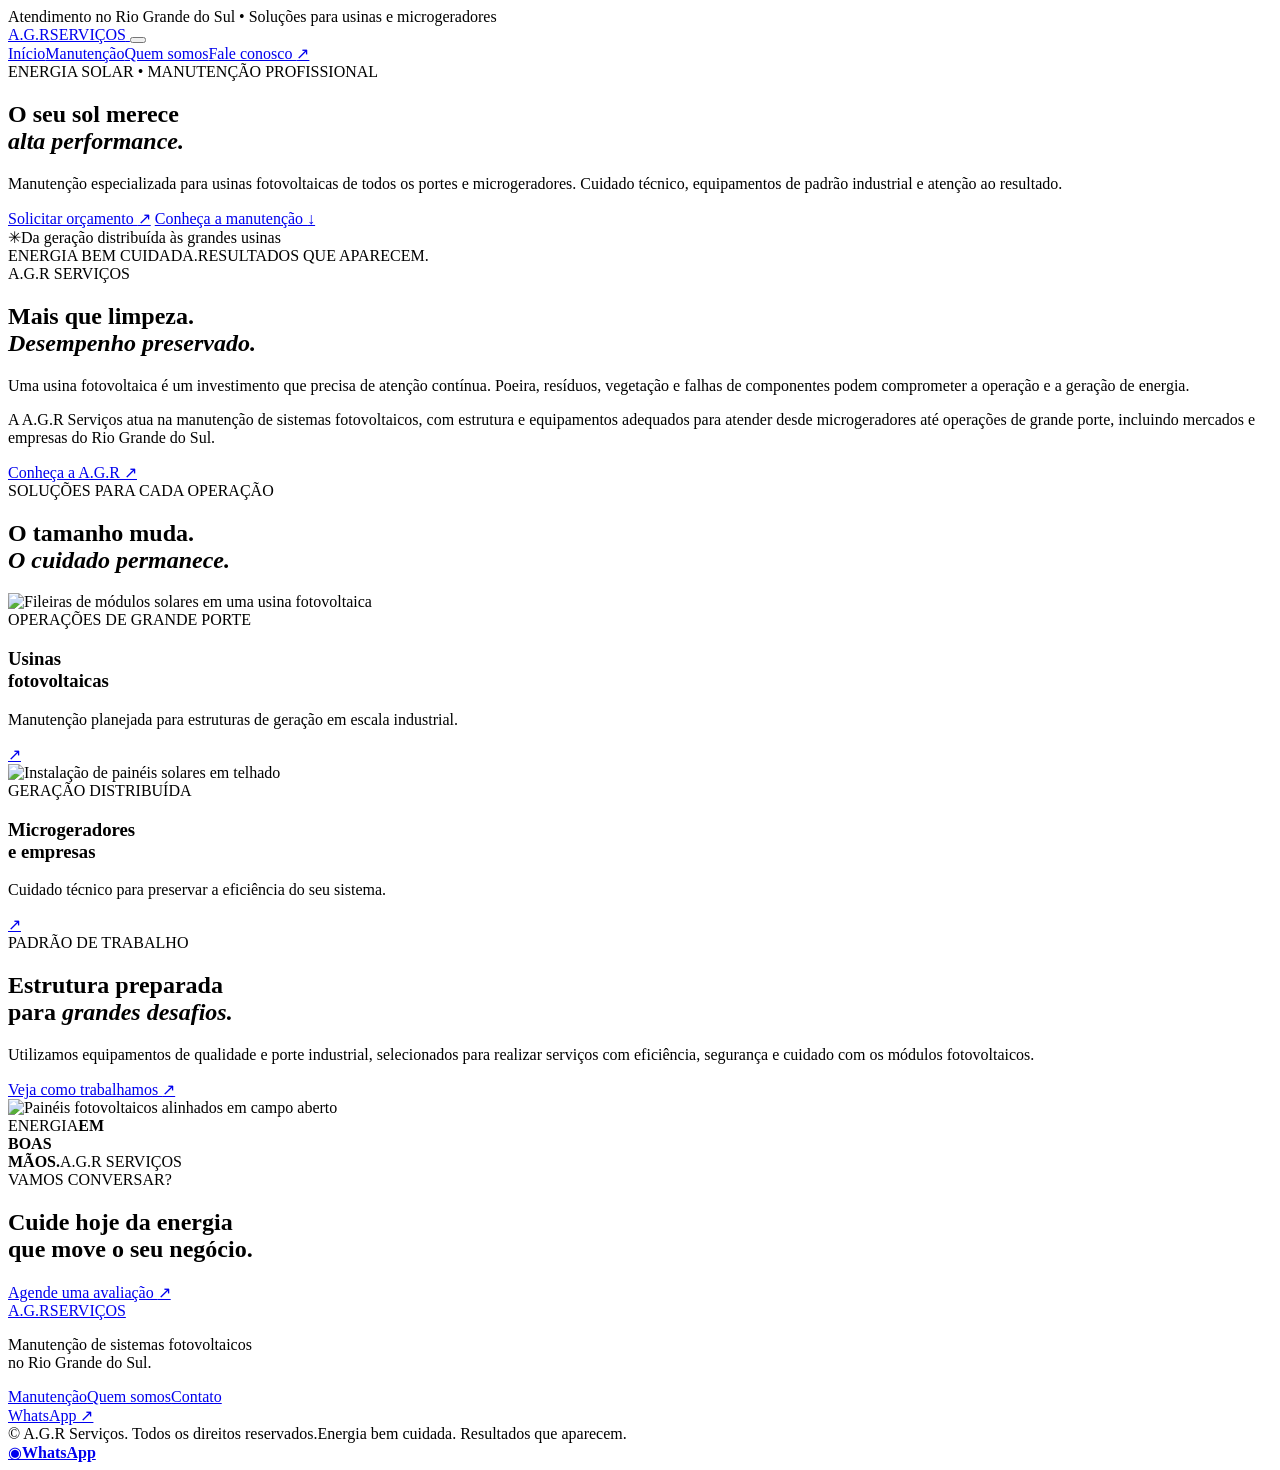
==== index.html @ d4bb3428 "Add files via upload" ====
<!doctype html>
<html lang="pt-BR">
<head>
  <meta charset="utf-8">
  <meta name="viewport" content="width=device-width, initial-scale=1">
  <meta name="theme-color" content="#f7b733">
  <meta name="description" content="A.G.R Serviços: manutenção profissional de usinas fotovoltaicas de grande porte e microgeradores no Rio Grande do Sul.">
  <title>A.G.R Serviços | Manutenção de Usinas Fotovoltaicas</title>
  <link rel="preconnect" href="https://fonts.googleapis.com">
  <link rel="preconnect" href="https://fonts.gstatic.com" crossorigin>
  <link href="https://fonts.googleapis.com/css2?family=DM+Sans:wght@400;500;600;700&family=Manrope:wght@400;500;600;700;800&display=swap" rel="stylesheet">
  <link rel="stylesheet" href="assets/css/style.css">
  <script defer src="assets/js/main.js"></script>
</head>
<body>
  <div class="announcement"><span class="pulse"></span> Atendimento no Rio Grande do Sul <span class="announcement-sep">•</span> Soluções para usinas e microgeradores</div>
  <header class="site-header">
    <a class="brand" href="index.html" aria-label="A.G.R Serviços - início">
      <span class="brand-mark">A.G.R</span><span class="brand-sub">SERVIÇOS</span>
    </a>
    <button class="menu-toggle" aria-label="Abrir menu" aria-expanded="false"><span></span><span></span><span></span></button>
    <nav class="main-nav" aria-label="Navegação principal">
      <a class="active" href="index.html">Início</a><a href="manutencao.html">Manutenção</a><a href="sobre.html">Quem somos</a><a href="contato.html" class="nav-cta">Fale conosco <span>↗</span></a>
    </nav>
  </header>

  <main>
    <section class="hero">
      <div class="hero-image" role="img" aria-label="Usina fotovoltaica de grande porte sob a luz do sol"></div>
      <div class="hero-shade"></div>
      <div class="hero-content container">
        <div class="eyebrow light"><span class="eyebrow-line"></span> ENERGIA SOLAR • MANUTENÇÃO PROFISSIONAL</div>
        <h1>O seu sol merece<br><em>alta performance.</em></h1>
        <p>Manutenção especializada para usinas fotovoltaicas de todos os portes e microgeradores. Cuidado técnico, equipamentos de padrão industrial e atenção ao resultado.</p>
        <div class="hero-actions">
          <a class="button button-primary" href="https://wa.me/5555984255172?text=Ol%C3%A1!%20Quero%20solicitar%20um%20or%C3%A7amento%20para%20manuten%C3%A7%C3%A3o%20fotovoltaica." target="_blank" rel="noopener">Solicitar orçamento <span>↗</span></a>
          <a class="button button-glass" href="manutencao.html">Conheça a manutenção <span>↓</span></a>
        </div>
        <div class="hero-proof"><span class="proof-icon">✳</span><span>Da geração distribuída às grandes usinas</span></div>
      </div>
      <div class="hero-caption"><span>ENERGIA BEM CUIDADA.</span><span>RESULTADOS QUE APARECEM.</span></div>
    </section>

    <section class="intro-section section-space">
      <div class="container intro-grid">
        <div>
          <div class="eyebrow"><span class="eyebrow-line"></span> A.G.R SERVIÇOS</div>
          <h2>Mais que limpeza.<br><em>Desempenho preservado.</em></h2>
        </div>
        <div class="intro-copy">
          <p>Uma usina fotovoltaica é um investimento que precisa de atenção contínua. Poeira, resíduos, vegetação e falhas de componentes podem comprometer a operação e a geração de energia.</p>
          <p>A A.G.R Serviços atua na manutenção de sistemas fotovoltaicos, com estrutura e equipamentos adequados para atender desde microgeradores até operações de grande porte, incluindo mercados e empresas do Rio Grande do Sul.</p>
          <a class="text-link" href="sobre.html">Conheça a A.G.R <span>↗</span></a>
        </div>
      </div>
    </section>

    <section class="audience-section">
      <div class="container">
        <div class="section-heading centered">
          <div class="eyebrow"><span class="eyebrow-line"></span> SOLUÇÕES PARA CADA OPERAÇÃO <span class="eyebrow-line"></span></div>
          <h2>O tamanho muda.<br><em>O cuidado permanece.</em></h2>
        </div>
        <div class="audience-grid">
          <article class="audience-card large-card">
            <img src="https://images.unsplash.com/photo-1509391366360-2e959784a276?auto=format&fit=crop&w=1200&q=85" alt="Fileiras de módulos solares em uma usina fotovoltaica" loading="lazy">
            <div class="card-overlay"></div><div class="audience-card-content"><span class="card-kicker">OPERAÇÕES DE GRANDE PORTE</span><h3>Usinas<br>fotovoltaicas</h3><p>Manutenção planejada para estruturas de geração em escala industrial.</p><a href="contato.html" class="round-arrow" aria-label="Solicitar orçamento para usina">↗</a></div>
          </article>
          <article class="audience-card micro-card">
            <img src="https://images.unsplash.com/photo-1497440001374-f26997328c1b?auto=format&fit=crop&w=1000&q=85" alt="Instalação de painéis solares em telhado" loading="lazy">
            <div class="card-overlay"></div><div class="audience-card-content"><span class="card-kicker">GERAÇÃO DISTRIBUÍDA</span><h3>Microgeradores<br>e empresas</h3><p>Cuidado técnico para preservar a eficiência do seu sistema.</p><a href="contato.html" class="round-arrow" aria-label="Solicitar orçamento para microgerador">↗</a></div>
          </article>
        </div>
      </div>
    </section>

    <section class="feature-band">
      <div class="container feature-grid">
        <div class="feature-copy"><div class="eyebrow light"><span class="eyebrow-line"></span> PADRÃO DE TRABALHO</div><h2>Estrutura preparada<br>para <em>grandes desafios.</em></h2><p>Utilizamos equipamentos de qualidade e porte industrial, selecionados para realizar serviços com eficiência, segurança e cuidado com os módulos fotovoltaicos.</p><a href="manutencao.html" class="button button-light">Veja como trabalhamos <span>↗</span></a></div>
        <div class="feature-image"><img src="https://images.unsplash.com/photo-1508514177221-188b1cf16e9d?auto=format&fit=crop&w=1200&q=85" alt="Painéis fotovoltaicos alinhados em campo aberto" loading="lazy"><div class="image-stamp"><span>ENERGIA</span><strong>EM<br>BOAS<br>MÃOS.</strong><span>A.G.R SERVIÇOS</span></div></div>
      </div>
    </section>

    <section class="closing-cta section-space">
      <div class="container closing-inner"><div><div class="eyebrow"><span class="eyebrow-line"></span> VAMOS CONVERSAR?</div><h2>Cuide hoje da energia<br>que move o seu negócio.</h2></div><a class="button button-dark" href="contato.html">Agende uma avaliação <span>↗</span></a></div>
    </section>
  </main>
  <footer class="site-footer"><div class="container footer-main"><a class="brand brand-footer" href="index.html"><span class="brand-mark">A.G.R</span><span class="brand-sub">SERVIÇOS</span></a><p>Manutenção de sistemas fotovoltaicos<br>no Rio Grande do Sul.</p><div class="footer-links"><a href="manutencao.html">Manutenção</a><a href="sobre.html">Quem somos</a><a href="contato.html">Contato</a></div><a class="footer-whatsapp" href="https://wa.me/5555984255172" target="_blank" rel="noopener">WhatsApp ↗</a></div><div class="container footer-bottom"><span>© <span data-year></span> A.G.R Serviços. Todos os direitos reservados.</span><span>Energia bem cuidada. Resultados que aparecem.</span></div></footer>
  <a class="floating-whatsapp" href="https://wa.me/5555984255172?text=Ol%C3%A1!%20Vim%20pelo%20site%20da%20A.G.R." target="_blank" rel="noopener" aria-label="Conversar com a A.G.R pelo WhatsApp"><span>◉</span><b>WhatsApp</b></a>
</body>
</html>
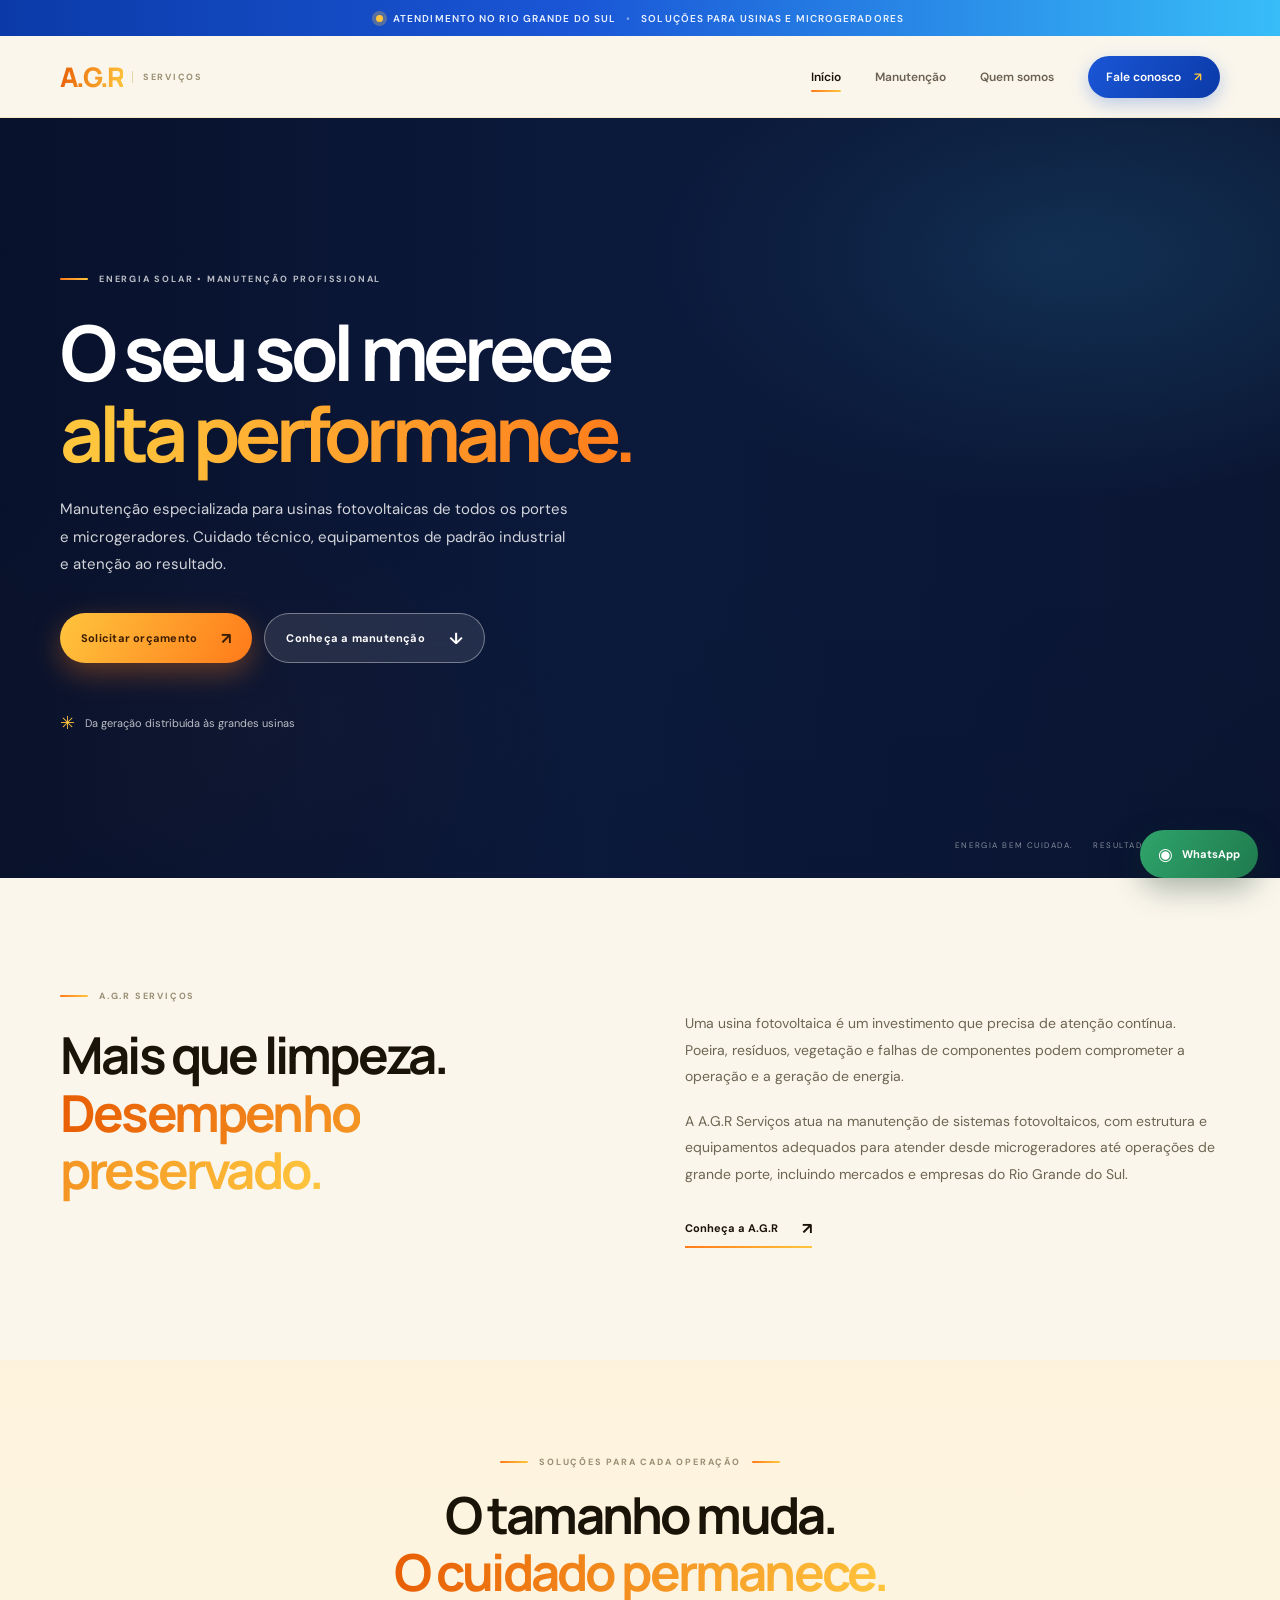
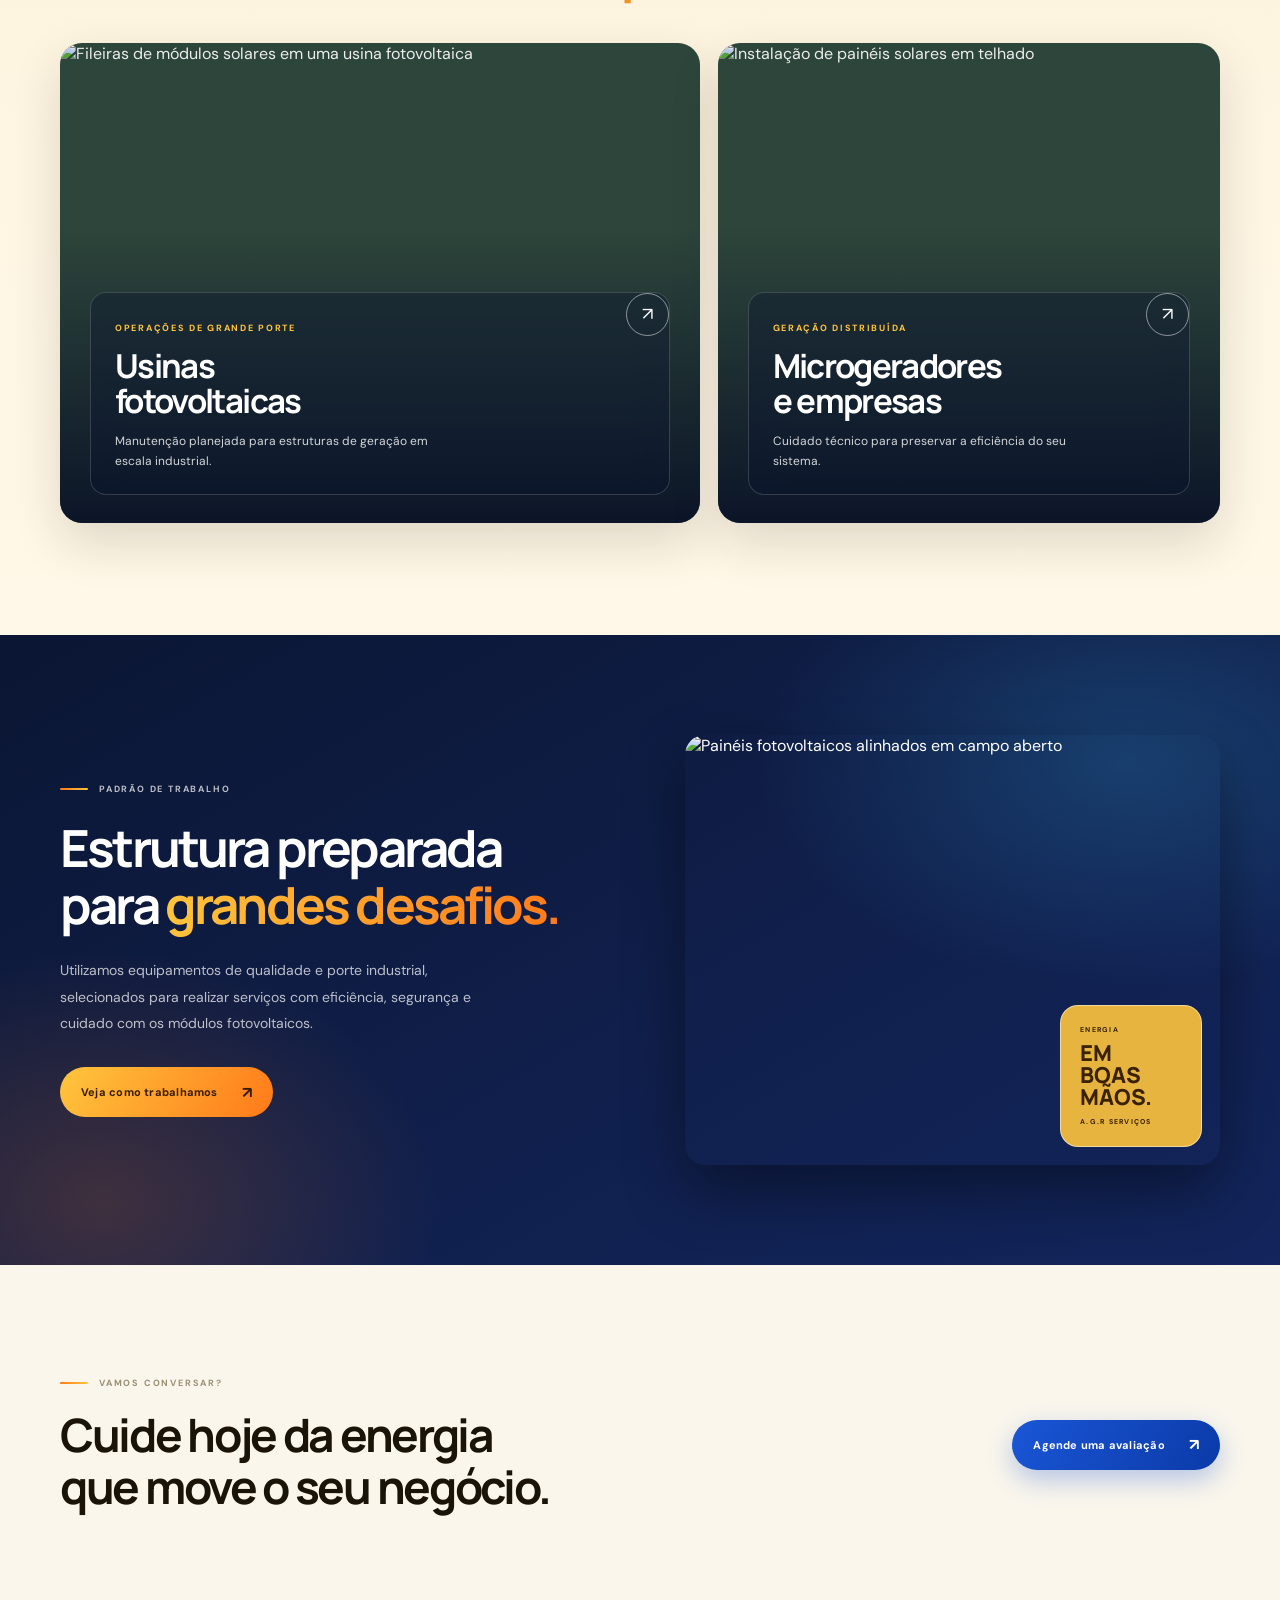
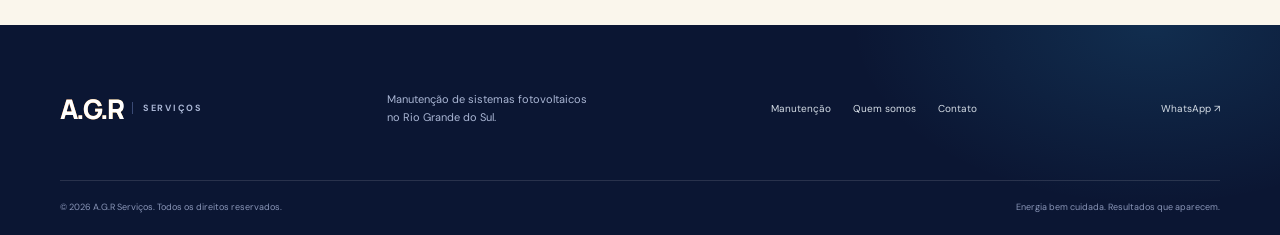
==== commit ff648380: "Add files via upload" ====
--- a/index.html
+++ b/index.html
@@ -1,26 +1,58 @@
 <!doctype html>
 <html lang="pt-BR">
 <head>
-  <meta charset="utf-8">
-  <meta name="viewport" content="width=device-width, initial-scale=1">
-  <meta name="theme-color" content="#f7b733">
-  <meta name="description" content="A.G.R Serviços: manutenção profissional de usinas fotovoltaicas de grande porte e microgeradores no Rio Grande do Sul.">
-  <title>A.G.R Serviços | Manutenção de Usinas Fotovoltaicas</title>
-  <link rel="preconnect" href="https://fonts.googleapis.com">
-  <link rel="preconnect" href="https://fonts.gstatic.com" crossorigin>
-  <link href="https://fonts.googleapis.com/css2?family=DM+Sans:wght@400;500;600;700&family=Manrope:wght@400;500;600;700;800&display=swap" rel="stylesheet">
-  <link rel="stylesheet" href="assets/css/style.css">
-  <script defer src="assets/js/main.js"></script>
+<meta charset="utf-8">
+<meta name="viewport" content="width=device-width, initial-scale=1">
+<meta name="theme-color" content="#f79b1f">
+<meta name="description" content="A.G.R Serviços — manutenção de usinas fotovoltaicas e microgeradores no Rio Grande do Sul.">
+<title>A.G.R Serviços | Manutenção Fotovoltaica</title>
+<link rel="preconnect" href="https://fonts.googleapis.com">
+<link rel="preconnect" href="https://fonts.gstatic.com" crossorigin>
+<link href="https://fonts.googleapis.com/css2?family=DM+Sans:wght@400;500;600;700&family=Manrope:wght@400;500;600;700;800&display=swap" rel="stylesheet">
+<style>
+/* Arquivo único: as quatro páginas são alternadas sem carregar outros HTML. */
+.site-page { display: none; }
+.site-page.active { display: block; }
+
+ :root {
+  --ink:#1a1408; --muted:#6d6552; --muted-2:#8a8370;
+  --gold:#ffc53d; --gold-deep:#f0a41f; --orange:#ff7a1a; --orange-deep:#e85d04;
+  --blue:#1a56d6; --blue-deep:#0b3aa8; --cyan:#38bdf8;
+  --paper:#faf6ec; --cream:#fff8e8; --navy:#0b1633; --navy-2:#101f4b;
+  --line:rgba(26,20,8,.11); --glass:rgba(255,255,255,.62);
+  --glass-border:rgba(255,255,255,.7);
+  --display:"Manrope",sans-serif; --body:"DM Sans",sans-serif;
+}
+*{box-sizing:border-box}html{scroll-behavior:smooth}body{margin:0;color:var(--ink);font-family:var(--body);background:var(--paper);-webkit-font-smoothing:antialiased}a{color:inherit;text-decoration:none}img{display:block;max-width:100%}.container{width:min(1160px,calc(100% - 48px));margin-inline:auto}
+.announcement{height:36px;background:linear-gradient(90deg,var(--blue-deep),var(--blue) 45%,var(--cyan));color:#eaf2ff;display:flex;align-items:center;justify-content:center;gap:10px;font-size:10px;font-weight:600;letter-spacing:.11em;text-transform:uppercase}.pulse{width:7px;height:7px;border-radius:50%;background:var(--gold);box-shadow:0 0 0 4px rgba(255,197,61,.28);animation:pulse 2s infinite}@keyframes pulse{0%,100%{box-shadow:0 0 0 3px rgba(255,197,61,.3)}50%{box-shadow:0 0 0 7px rgba(255,197,61,.12)}}.announcement-sep{opacity:.5}
+.site-header{height:82px;padding:0 max(24px,calc((100vw - 1160px)/2));display:flex;align-items:center;justify-content:space-between;background:rgba(250,246,236,.78);backdrop-filter:blur(20px) saturate(1.3);-webkit-backdrop-filter:blur(20px) saturate(1.3);position:sticky;top:0;z-index:20;border-bottom:1px solid rgba(240,164,31,.18)}.brand{display:flex;align-items:center;gap:9px}.brand-mark{font:800 27px var(--display);letter-spacing:-2px;background:linear-gradient(100deg,var(--orange-deep),var(--gold));-webkit-background-clip:text;background-clip:text;color:transparent}.brand-sub{font:700 9px var(--body);letter-spacing:.19em;color:#9a8f74;border-left:1px solid #e4d5a8;padding-left:10px}.main-nav{display:flex;align-items:center;gap:34px}.main-nav>a{font-size:12px;font-weight:600;color:#6b6152;transition:.2s;position:relative}.main-nav>a:not(.nav-cta)::after{content:"";position:absolute;left:0;bottom:-7px;height:2px;width:0;border-radius:2px;background:linear-gradient(90deg,var(--orange),var(--gold));transition:width .25s}.main-nav>a:hover::after,.main-nav>a.active:not(.nav-cta)::after{width:100%}.main-nav>a:hover,.main-nav>a.active{color:var(--ink)}.main-nav .nav-cta{background:linear-gradient(120deg,var(--blue),var(--blue-deep));color:#fff;padding:13px 18px;border-radius:50px;box-shadow:0 6px 18px rgba(26,86,214,.28);transition:transform .2s,box-shadow .2s}.main-nav .nav-cta:hover{transform:translateY(-2px);box-shadow:0 10px 26px rgba(26,86,214,.38)}.main-nav .nav-cta::after{display:none}.nav-cta span{margin-left:10px;color:var(--gold)}.menu-toggle{display:none}
+.hero{min-height:650px;height:min(760px,calc(100vh - 118px));position:relative;display:flex;align-items:center;overflow:hidden;background:var(--navy)}.hero::before{content:"";position:absolute;inset:0;background:radial-gradient(700px 380px at 82% 18%,rgba(56,189,248,.22),transparent 65%),radial-gradient(640px 420px at 12% 85%,rgba(255,122,26,.24),transparent 65%)}.hero-image,.hero-shade,.page-hero-image,.page-hero-shade{position:absolute;inset:0}.hero-image{background:url("https://images.unsplash.com/photo-1466611653911-95081537e5b7?auto=format&fit=crop&w=2200&q=90") center 52%/cover no-repeat;transform:scale(1.02)}.hero-shade{background:linear-gradient(90deg,rgba(8,17,43,.92) 0%,rgba(11,26,62,.72) 46%,rgba(11,22,51,.15) 100%),linear-gradient(0deg,rgba(8,17,43,.5),transparent 40%)}.hero-content{position:relative;color:white;padding-top:12px}.eyebrow{display:flex;align-items:center;gap:11px;color:#9a8f74;font-size:9px;font-weight:700;letter-spacing:.2em}.eyebrow.light{color:rgba(255,255,255,.72)}.eyebrow-line{height:2px;width:28px;border-radius:2px;background:linear-gradient(90deg,var(--orange),var(--gold));display:inline-block}.hero h1,.page-hero h1,.contact-top h1{font:700 clamp(46px,6vw,78px)/1.06 var(--display);letter-spacing:-.065em;margin:26px 0 22px;color:#fff}.hero h1 em,.page-hero h1 em,.contact-top h1 em{font-style:normal;background:linear-gradient(100deg,var(--gold) 10%,var(--orange));-webkit-background-clip:text;background-clip:text;color:transparent}.hero-content>p,.page-hero-content>p{font-size:15px;line-height:1.85;color:rgba(255,255,255,.82);max-width:510px;margin:0}.hero-actions{display:flex;gap:12px;margin-top:34px;flex-wrap:wrap}.button{min-height:50px;display:inline-flex;align-items:center;justify-content:center;gap:24px;padding:0 21px;border-radius:50px;font:700 11px var(--body);letter-spacing:.02em;transition:transform .2s,box-shadow .2s,background .2s;cursor:pointer;border:0}.button:hover{transform:translateY(-2px)}.button span{font-size:16px}.button-primary{background:linear-gradient(120deg,var(--gold),var(--orange));color:#3a1c00;box-shadow:0 10px 28px rgba(255,122,26,.35)}.button-primary:hover{box-shadow:0 14px 34px rgba(255,122,26,.48)}.button-glass{color:#fff;border:1px solid rgba(255,255,255,.38);background:rgba(255,255,255,.1);backdrop-filter:blur(12px)}.button-glass:hover{background:rgba(255,255,255,.18)}.hero-proof{display:flex;align-items:center;gap:10px;margin-top:48px;color:rgba(255,255,255,.72);font-size:11px}.proof-icon{color:var(--gold);font-size:18px}.hero-caption{position:absolute;right:40px;bottom:28px;display:flex;gap:20px;color:rgba(255,255,255,.5);font-size:8px;letter-spacing:.18em}
+.section-space{padding:112px 0}.intro-grid,.maintenance-intro,.about-grid{display:grid;grid-template-columns:1fr 1fr;gap:90px;align-items:start}.intro-section h2,.section-heading h2,.maintenance-intro h2,.about-grid h2{font:700 clamp(34px,4vw,51px)/1.13 var(--display);letter-spacing:-.055em;margin:24px 0 0}.intro-section h2 em,.section-heading h2 em,.maintenance-intro h2 em,.about-grid h2 em{font-style:normal;background:linear-gradient(100deg,var(--orange-deep),var(--gold));-webkit-background-clip:text;background-clip:text;color:transparent}.intro-copy{padding-top:20px}.intro-copy p,.maintenance-intro p,.about-copy p{font-size:14px;line-height:1.9;color:#6d6552;margin:0 0 18px}.text-link{display:inline-flex;gap:24px;align-items:center;font-size:11px;font-weight:700;margin-top:12px;background:linear-gradient(90deg,var(--orange),var(--gold)) bottom/100% 2px no-repeat;padding-bottom:9px;transition:.2s}.text-link:hover{color:var(--orange-deep)}.text-link span{font-size:16px}
+.audience-section{padding:96px 0 112px;background:linear-gradient(180deg,#fdf3dd,var(--cream))}.section-heading{margin-bottom:42px}.section-heading.centered{text-align:center}.section-heading.centered .eyebrow{justify-content:center}.section-heading h2{margin-top:18px}.audience-grid{display:grid;grid-template-columns:1.12fr .88fr;gap:18px}.audience-card{height:480px;position:relative;overflow:hidden;color:#fff;border-radius:22px;background:#304a3c;box-shadow:0 20px 50px rgba(30,22,5,.14)}.audience-card img{width:100%;height:100%;object-fit:cover;transition:transform .7s}.audience-card:hover img{transform:scale(1.045)}.card-overlay{position:absolute;inset:0;background:linear-gradient(0deg,rgba(8,15,38,.9),rgba(8,15,38,.08) 62%)}.audience-card-content{position:absolute;left:30px;right:30px;bottom:28px;padding:22px 24px;border-radius:16px;background:rgba(10,20,48,.34);border:1px solid rgba(255,255,255,.16);backdrop-filter:blur(14px);-webkit-backdrop-filter:blur(14px)}.card-kicker{font-size:9px;letter-spacing:.19em;color:var(--gold);font-weight:700}.audience-card h3{font:700 33px/1.08 var(--display);letter-spacing:-.05em;margin:12px 0}.audience-card p{font-size:12px;line-height:1.7;color:rgba(255,255,255,.82);max-width:330px;margin:0}.round-arrow{position:absolute;right:0;top:0;width:43px;height:43px;border-radius:50%;border:1px solid rgba(255,255,255,.5);display:grid;place-items:center;font-size:18px;transition:.2s}.round-arrow:hover{background:linear-gradient(120deg,var(--gold),var(--orange));color:var(--ink);border-color:transparent}
+.feature-band{background:linear-gradient(150deg,var(--navy) 0%,var(--navy-2) 55%,#12255c 100%);color:white;padding:100px 0;position:relative;overflow:hidden}.feature-band::before{content:"";position:absolute;inset:0;background:radial-gradient(620px 380px at 88% 20%,rgba(56,189,248,.2),transparent 60%),radial-gradient(560px 420px at 8% 90%,rgba(255,122,26,.2),transparent 60%)}.feature-grid{display:grid;grid-template-columns:1fr 1fr;gap:90px;align-items:center;position:relative}.feature-copy h2{font:700 clamp(36px,4vw,52px)/1.12 var(--display);letter-spacing:-.055em;margin:24px 0}.feature-copy h2 em{font-style:normal;background:linear-gradient(100deg,var(--gold),var(--orange));-webkit-background-clip:text;background-clip:text;color:transparent}.feature-copy p{font-size:14px;line-height:1.9;color:rgba(255,255,255,.72);max-width:430px;margin:0 0 30px}.button-light{background:linear-gradient(120deg,var(--gold),var(--orange));color:#3a1c00}.feature-image{height:430px;position:relative;border-radius:20px;overflow:hidden;box-shadow:0 26px 60px rgba(0,0,0,.4)}.feature-image>img{width:100%;height:100%;object-fit:cover}.image-stamp{position:absolute;right:18px;bottom:18px;width:142px;height:142px;border-radius:18px;background:rgba(255,197,61,.9);backdrop-filter:blur(14px);display:flex;flex-direction:column;justify-content:center;padding:19px;color:#3a2200;border:1px solid rgba(255,255,255,.5)}.image-stamp span{font-size:7px;letter-spacing:.18em;font-weight:700}.image-stamp strong{font:800 22px/.98 var(--display);margin:9px 0}
+.closing-cta{background:var(--paper)}.closing-inner{display:flex;justify-content:space-between;align-items:center;gap:30px}.closing-inner h2{font:700 clamp(31px,4vw,46px)/1.13 var(--display);letter-spacing:-.05em;margin:20px 0 0}.button-dark{background:linear-gradient(120deg,var(--blue),var(--blue-deep));color:#fff;box-shadow:0 10px 26px rgba(26,86,214,.3)}.button-dark:hover{box-shadow:0 14px 34px rgba(26,86,214,.42)}
+.site-footer{background:var(--navy);color:#fff;padding:54px 0 22px;position:relative;overflow:hidden}.site-footer::before{content:"";position:absolute;inset:0;background:radial-gradient(500px 300px at 90% 0%,rgba(56,189,248,.14),transparent 60%)}.footer-main{display:flex;align-items:center;justify-content:space-between;gap:24px;padding-bottom:42px;position:relative}.brand-footer .brand-mark{color:#fff;-webkit-text-fill-color:#fff}.brand-footer .brand-sub{color:#aab6d4;border-color:#3a4a75}.footer-main>p{font-size:11px;line-height:1.7;color:#aab6d4}.footer-links{display:flex;gap:22px}.footer-links a,.footer-whatsapp{font-size:10px;color:#d5dde6;transition:.2s}.footer-links a:hover,.footer-whatsapp:hover{color:var(--gold)}.footer-bottom{border-top:1px solid rgba(255,255,255,.12);padding-top:20px;display:flex;justify-content:space-between;color:#8a96b8;font-size:9px;position:relative}.floating-whatsapp{position:fixed;z-index:30;right:22px;bottom:22px;background:linear-gradient(120deg,#2fa46b,#1f7a4d);color:white;border-radius:50px;padding:13px 18px;display:flex;align-items:center;gap:9px;box-shadow:0 10px 30px rgba(15,49,32,.35);font-size:11px;transition:transform .2s}.floating-whatsapp:hover{transform:translateY(-3px)}.floating-whatsapp span{font-size:17px}
+.page-hero{height:480px;position:relative;display:flex;align-items:center;background:var(--navy);overflow:hidden}.page-hero::before{content:"";position:absolute;inset:0;background:radial-gradient(620px 360px at 80% 20%,rgba(56,189,248,.2),transparent 60%)}.page-hero-image{background-position:center;background-size:cover}.maintenance-hero .page-hero-image{background-image:url("https://images.unsplash.com/photo-1509391366360-2e959784a276?auto=format&fit=crop&w=2000&q=88")}.about-hero .page-hero-image{background-image:url("https://images.unsplash.com/photo-1497440001374-f26997328c1b?auto=format&fit=crop&w=2000&q=88")}.page-hero-shade{background:linear-gradient(90deg,rgba(8,17,43,.9),rgba(11,26,62,.55) 60%,rgba(11,22,51,.15))}.page-hero-content{position:relative;color:white}.page-hero h1{font-size:clamp(43px,5.5vw,68px);margin:22px 0 18px}.page-hero-content>p{max-width:560px}
+.care-section{background:#fdf3dd;padding:96px 0}.care-section .section-heading{margin-bottom:34px}.care-list{border-top:1px solid var(--line)}.care-item{display:grid;grid-template-columns:70px 1fr 50px;gap:22px;padding:30px 0;border-bottom:1px solid var(--line);align-items:start}.care-number{font:800 12px var(--display);background:linear-gradient(120deg,var(--orange-deep),var(--gold-deep));-webkit-background-clip:text;background-clip:text;color:transparent;padding-top:5px}.care-item h3{font:700 20px var(--display);letter-spacing:-.03em;margin:0 0 10px}.care-item p{max-width:790px;font-size:13px;line-height:1.85;color:#6d6552;margin:0}.care-symbol{font-size:25px;text-align:right;background:linear-gradient(120deg,var(--orange),var(--gold));-webkit-background-clip:text;background-clip:text;color:transparent}.notice-wrap{padding:55px 0 0;background:#fdf3dd}.notice-card{display:flex;gap:18px;padding:23px 26px;background:var(--glass);border:1px solid var(--glass-border);backdrop-filter:blur(16px);-webkit-backdrop-filter:blur(16px);border-radius:16px;box-shadow:0 14px 34px rgba(30,22,5,.08)}.notice-icon{width:28px;height:28px;border-radius:50%;background:linear-gradient(120deg,var(--gold),var(--orange));color:#4a2500;display:grid;place-items:center;flex:none;font-weight:800}.notice-card strong{font:700 13px var(--display)}.notice-card p{font-size:11px;line-height:1.75;color:#6d6552;margin:6px 0 0}
+.values-section{background:#fdf3dd;padding:96px 0}.values-grid{display:grid;grid-template-columns:repeat(3,1fr);gap:16px}.value-card{padding:30px 27px;background:var(--glass);border:1px solid var(--glass-border);backdrop-filter:blur(16px);-webkit-backdrop-filter:blur(16px);border-radius:18px;min-height:220px;box-shadow:0 14px 34px rgba(30,22,5,.07);transition:transform .25s,box-shadow .25s}.value-card:hover{transform:translateY(-6px);box-shadow:0 22px 48px rgba(30,22,5,.13)}.value-card>span{font-size:8px;letter-spacing:.17em;font-weight:700;background:linear-gradient(100deg,var(--orange-deep),var(--gold-deep));-webkit-background-clip:text;background-clip:text;color:transparent}.value-card h3{font:700 20px var(--display);margin:27px 0 10px}.value-card p{font-size:12px;line-height:1.8;color:#6d6552;margin:0}
+.contact-top{padding:86px 0 56px;background:linear-gradient(180deg,#fdf3dd,var(--cream))}.contact-top h1{color:var(--ink);font-size:clamp(43px,5vw,64px);margin:20px 0 15px}.contact-top p{font-size:14px;line-height:1.8;color:#6d6552;max-width:560px;margin:0}.contact-section{padding:20px 0 110px;background:var(--cream)}.contact-grid{display:grid;grid-template-columns:.9fr 1.1fr;gap:60px;align-items:start}.contact-photo{height:340px;position:relative;overflow:hidden;margin-bottom:26px;border-radius:20px;box-shadow:0 20px 46px rgba(30,22,5,.14)}.contact-photo img{width:100%;height:100%;object-fit:cover}.photo-glass{position:absolute;left:18px;bottom:18px;padding:19px 22px;background:rgba(255,255,255,.75);backdrop-filter:blur(15px);-webkit-backdrop-filter:blur(15px);border:1px solid rgba(255,255,255,.65);border-radius:14px;color:var(--navy)}.photo-glass span{font-size:8px;letter-spacing:.18em;font-weight:700;color:var(--orange-deep)}.photo-glass strong{display:block;font:700 20px/1.2 var(--display);margin-top:8px}.contact-detail{display:flex;align-items:center;gap:15px;padding:14px 0;border-bottom:1px solid var(--line)}.detail-icon{width:36px;height:36px;border-radius:50%;background:linear-gradient(120deg,var(--gold),var(--orange));color:#4a2500;display:grid;place-items:center;font-size:17px}.contact-detail small{display:block;font-size:8px;letter-spacing:.17em;color:#8a8370;font-weight:700;margin-bottom:5px}.contact-detail a,.contact-detail strong{font-size:13px;font-weight:700}.contact-detail a:hover{color:var(--orange-deep)}.lead-form{padding:34px;background:var(--glass);border:1px solid var(--glass-border);backdrop-filter:blur(18px);-webkit-backdrop-filter:blur(18px);border-radius:20px;box-shadow:0 18px 46px rgba(30,22,5,.1)}.form-heading>span{font-size:8px;letter-spacing:.18em;font-weight:700;background:linear-gradient(100deg,var(--orange-deep),var(--gold-deep));-webkit-background-clip:text;background-clip:text;color:transparent}.form-heading h2{font:700 27px var(--display);letter-spacing:-.04em;margin:13px 0 6px}.form-heading p{font-size:11px;color:#8a8370;margin:0 0 25px}.lead-form label{display:block;font-size:10px;font-weight:700;margin:15px 0 7px}.lead-form label span{color:#9a927d;font-weight:400}.lead-form input,.lead-form select,.lead-form textarea{width:100%;border:1px solid #e8ddc2;background:rgba(255,255,255,.8);padding:13px 14px;font:12px var(--body);color:var(--ink);border-radius:10px;outline:none;transition:border .2s,box-shadow .2s}.lead-form input:focus,.lead-form select:focus,.lead-form textarea:focus{border-color:var(--orange);box-shadow:0 0 0 3px rgba(255,122,26,.15)}.lead-form textarea{resize:vertical;min-height:95px}.lead-form input::placeholder,.lead-form textarea::placeholder{color:#b3a98f}.form-submit{width:100%;margin-top:21px}.form-privacy,.form-status{font-size:9px;line-height:1.6;color:#8a8370;text-align:center;margin:12px 0 0}.form-status{color:#1f7a4d;font-weight:700}
+@media(max-width:800px){.site-header{height:70px}.menu-toggle{display:flex;width:40px;height:40px;border:0;background:transparent;flex-direction:column;justify-content:center;gap:5px;cursor:pointer}.menu-toggle span{display:block;width:22px;height:2px;background:var(--orange-deep)}.main-nav{display:none;position:absolute;top:70px;left:0;right:0;padding:18px 24px 25px;background:rgba(250,246,236,.97);backdrop-filter:blur(18px);flex-direction:column;align-items:stretch;gap:0;border-bottom:1px solid var(--line)}.main-nav.is-open{display:flex}.main-nav>a{padding:14px 0;border-bottom:1px solid rgba(0,0,0,.06)}.main-nav>a::after{display:none}.main-nav .nav-cta{margin-top:10px;padding:14px 16px;border:0}.hero{height:690px;min-height:570px;max-height:calc(100svh - 106px)}.hero-shade{background:linear-gradient(90deg,rgba(8,17,43,.88),rgba(11,26,62,.5)),linear-gradient(0deg,rgba(8,17,43,.45),transparent)}.hero-content{padding-top:0}.hero h1{font-size:clamp(43px,9vw,65px)}.hero-caption{right:24px;left:24px;justify-content:space-between}.section-space{padding:78px 0}.intro-grid,.maintenance-intro,.about-grid,.feature-grid{grid-template-columns:1fr;gap:25px}.intro-copy{padding-top:0}.audience-section,.feature-band,.care-section,.values-section{padding:75px 0}.audience-grid{grid-template-columns:1fr}.audience-card{height:410px}.feature-grid{gap:48px}.feature-image{height:350px;margin-right:0}.closing-inner{align-items:flex-start;flex-direction:column}.footer-main{flex-wrap:wrap}.footer-main>p{order:3;width:100%}.footer-links{gap:14px}.page-hero{height:430px}.contact-grid{grid-template-columns:1fr;gap:35px}.contact-photo{height:300px}.contact-top{padding:70px 0 40px}.contact-section{padding-bottom:75px}}
+@media(max-width:520px){.container{width:calc(100% - 36px)}.announcement{font-size:8px;letter-spacing:.07em}.announcement-sep{display:none}.brand-mark{font-size:24px}.hero{height:650px}.hero-content>p,.page-hero-content>p{font-size:13px}.hero-actions{flex-direction:column;align-items:stretch;max-width:310px}.hero-actions .button{justify-content:space-between}.hero-proof{margin-top:30px}.hero-caption{font-size:7px;letter-spacing:.12em}.eyebrow{font-size:8px}.intro-section h2,.section-heading h2,.maintenance-intro h2,.about-grid h2{font-size:37px}.audience-card{height:390px}.audience-card-content{left:20px;right:20px;bottom:20px;padding:18px 18px}.audience-card h3{font-size:29px}.feature-copy h2{font-size:38px}.feature-image{height:300px}.image-stamp{width:115px;height:115px;right:12px;bottom:12px}.image-stamp strong{font-size:18px}.closing-inner h2{font-size:34px}.footer-main{gap:18px}.footer-links{order:4;width:100%;justify-content:space-between}.footer-bottom{gap:10px;flex-direction:column}.floating-whatsapp{right:14px;bottom:14px;padding:11px 14px}.page-hero{height:420px}.page-hero h1{font-size:43px}.care-item{grid-template-columns:35px 1fr;gap:12px;padding:25px 0}.care-symbol{display:none}.care-item h3{font-size:18px}.care-item p{font-size:12px}.values-grid{grid-template-columns:1fr}.value-card{min-height:0}.lead-form{padding:24px 19px}.contact-top h1{font-size:43px}}
+@media (max-width: 760px){.site-page .site-header{position:sticky}}
+
+</style>
 </head>
+
 <body>
+<div class="site-page active" id="pagina-inicio" data-page="inicio">
   <div class="announcement"><span class="pulse"></span> Atendimento no Rio Grande do Sul <span class="announcement-sep">•</span> Soluções para usinas e microgeradores</div>
   <header class="site-header">
-    <a class="brand" href="index.html" aria-label="A.G.R Serviços - início">
+    <a class="brand" href="#inicio" aria-label="A.G.R Serviços - início">
       <span class="brand-mark">A.G.R</span><span class="brand-sub">SERVIÇOS</span>
     </a>
     <button class="menu-toggle" aria-label="Abrir menu" aria-expanded="false"><span></span><span></span><span></span></button>
     <nav class="main-nav" aria-label="Navegação principal">
-      <a class="active" href="index.html">Início</a><a href="manutencao.html">Manutenção</a><a href="sobre.html">Quem somos</a><a href="contato.html" class="nav-cta">Fale conosco <span>↗</span></a>
+      <a class="active" href="#inicio">Início</a><a href="#manutencao">Manutenção</a><a href="#sobre">Quem somos</a><a href="#contato" class="nav-cta">Fale conosco <span>↗</span></a>
     </nav>
   </header>
 
@@ -34,7 +66,7 @@
         <p>Manutenção especializada para usinas fotovoltaicas de todos os portes e microgeradores. Cuidado técnico, equipamentos de padrão industrial e atenção ao resultado.</p>
         <div class="hero-actions">
           <a class="button button-primary" href="https://wa.me/5555984255172?text=Ol%C3%A1!%20Quero%20solicitar%20um%20or%C3%A7amento%20para%20manuten%C3%A7%C3%A3o%20fotovoltaica." target="_blank" rel="noopener">Solicitar orçamento <span>↗</span></a>
-          <a class="button button-glass" href="manutencao.html">Conheça a manutenção <span>↓</span></a>
+          <a class="button button-glass" href="#manutencao">Conheça a manutenção <span>↓</span></a>
         </div>
         <div class="hero-proof"><span class="proof-icon">✳</span><span>Da geração distribuída às grandes usinas</span></div>
       </div>
@@ -50,7 +82,7 @@
         <div class="intro-copy">
           <p>Uma usina fotovoltaica é um investimento que precisa de atenção contínua. Poeira, resíduos, vegetação e falhas de componentes podem comprometer a operação e a geração de energia.</p>
           <p>A A.G.R Serviços atua na manutenção de sistemas fotovoltaicos, com estrutura e equipamentos adequados para atender desde microgeradores até operações de grande porte, incluindo mercados e empresas do Rio Grande do Sul.</p>
-          <a class="text-link" href="sobre.html">Conheça a A.G.R <span>↗</span></a>
+          <a class="text-link" href="#sobre">Conheça a A.G.R <span>↗</span></a>
         </div>
       </div>
     </section>
@@ -64,11 +96,11 @@
         <div class="audience-grid">
           <article class="audience-card large-card">
             <img src="https://images.unsplash.com/photo-1509391366360-2e959784a276?auto=format&fit=crop&w=1200&q=85" alt="Fileiras de módulos solares em uma usina fotovoltaica" loading="lazy">
-            <div class="card-overlay"></div><div class="audience-card-content"><span class="card-kicker">OPERAÇÕES DE GRANDE PORTE</span><h3>Usinas<br>fotovoltaicas</h3><p>Manutenção planejada para estruturas de geração em escala industrial.</p><a href="contato.html" class="round-arrow" aria-label="Solicitar orçamento para usina">↗</a></div>
+            <div class="card-overlay"></div><div class="audience-card-content"><span class="card-kicker">OPERAÇÕES DE GRANDE PORTE</span><h3>Usinas<br>fotovoltaicas</h3><p>Manutenção planejada para estruturas de geração em escala industrial.</p><a href="#contato" class="round-arrow" aria-label="Solicitar orçamento para usina">↗</a></div>
           </article>
           <article class="audience-card micro-card">
-            <img src="https://images.unsplash.com/photo-1497440001374-f26997328c1b?auto=format&fit=crop&w=1000&q=85" alt="Instalação de painéis solares em telhado" loading="lazy">
-            <div class="card-overlay"></div><div class="audience-card-content"><span class="card-kicker">GERAÇÃO DISTRIBUÍDA</span><h3>Microgeradores<br>e empresas</h3><p>Cuidado técnico para preservar a eficiência do seu sistema.</p><a href="contato.html" class="round-arrow" aria-label="Solicitar orçamento para microgerador">↗</a></div>
+            <img src="https://images.unsplash.com/photo-1508514177221-188b1cf16e9d?auto=format&fit=crop&w=1000&q=85" alt="Instalação de painéis solares em telhado" loading="lazy">
+            <div class="card-overlay"></div><div class="audience-card-content"><span class="card-kicker">GERAÇÃO DISTRIBUÍDA</span><h3>Microgeradores<br>e empresas</h3><p>Cuidado técnico para preservar a eficiência do seu sistema.</p><a href="#contato" class="round-arrow" aria-label="Solicitar orçamento para microgerador">↗</a></div>
           </article>
         </div>
       </div>
@@ -76,16 +108,144 @@
 
     <section class="feature-band">
       <div class="container feature-grid">
-        <div class="feature-copy"><div class="eyebrow light"><span class="eyebrow-line"></span> PADRÃO DE TRABALHO</div><h2>Estrutura preparada<br>para <em>grandes desafios.</em></h2><p>Utilizamos equipamentos de qualidade e porte industrial, selecionados para realizar serviços com eficiência, segurança e cuidado com os módulos fotovoltaicos.</p><a href="manutencao.html" class="button button-light">Veja como trabalhamos <span>↗</span></a></div>
-        <div class="feature-image"><img src="https://images.unsplash.com/photo-1508514177221-188b1cf16e9d?auto=format&fit=crop&w=1200&q=85" alt="Painéis fotovoltaicos alinhados em campo aberto" loading="lazy"><div class="image-stamp"><span>ENERGIA</span><strong>EM<br>BOAS<br>MÃOS.</strong><span>A.G.R SERVIÇOS</span></div></div>
+        <div class="feature-copy"><div class="eyebrow light"><span class="eyebrow-line"></span> PADRÃO DE TRABALHO</div><h2>Estrutura preparada<br>para <em>grandes desafios.</em></h2><p>Utilizamos equipamentos de qualidade e porte industrial, selecionados para realizar serviços com eficiência, segurança e cuidado com os módulos fotovoltaicos.</p><a href="#manutencao" class="button button-light">Veja como trabalhamos <span>↗</span></a></div>
+        <div class="feature-image"><img src="https://images.unsplash.com/photo-1466611653911-95081537e5b7?auto=format&fit=crop&w=1200&q=85" alt="Painéis fotovoltaicos alinhados em campo aberto" loading="lazy"><div class="image-stamp"><span>ENERGIA</span><strong>EM<br>BOAS<br>MÃOS.</strong><span>A.G.R SERVIÇOS</span></div></div>
       </div>
     </section>
 
     <section class="closing-cta section-space">
-      <div class="container closing-inner"><div><div class="eyebrow"><span class="eyebrow-line"></span> VAMOS CONVERSAR?</div><h2>Cuide hoje da energia<br>que move o seu negócio.</h2></div><a class="button button-dark" href="contato.html">Agende uma avaliação <span>↗</span></a></div>
+      <div class="container closing-inner"><div><div class="eyebrow"><span class="eyebrow-line"></span> VAMOS CONVERSAR?</div><h2>Cuide hoje da energia<br>que move o seu negócio.</h2></div><a class="button button-dark" href="#contato">Agende uma avaliação <span>↗</span></a></div>
     </section>
   </main>
-  <footer class="site-footer"><div class="container footer-main"><a class="brand brand-footer" href="index.html"><span class="brand-mark">A.G.R</span><span class="brand-sub">SERVIÇOS</span></a><p>Manutenção de sistemas fotovoltaicos<br>no Rio Grande do Sul.</p><div class="footer-links"><a href="manutencao.html">Manutenção</a><a href="sobre.html">Quem somos</a><a href="contato.html">Contato</a></div><a class="footer-whatsapp" href="https://wa.me/5555984255172" target="_blank" rel="noopener">WhatsApp ↗</a></div><div class="container footer-bottom"><span>© <span data-year></span> A.G.R Serviços. Todos os direitos reservados.</span><span>Energia bem cuidada. Resultados que aparecem.</span></div></footer>
+  <footer class="site-footer"><div class="container footer-main"><a class="brand brand-footer" href="#inicio"><span class="brand-mark">A.G.R</span><span class="brand-sub">SERVIÇOS</span></a><p>Manutenção de sistemas fotovoltaicos<br>no Rio Grande do Sul.</p><div class="footer-links"><a href="#manutencao">Manutenção</a><a href="#sobre">Quem somos</a><a href="#contato">Contato</a></div><a class="footer-whatsapp" href="https://wa.me/5555984255172" target="_blank" rel="noopener">WhatsApp ↗</a></div><div class="container footer-bottom"><span>© <span data-year></span> A.G.R Serviços. Todos os direitos reservados.</span><span>Energia bem cuidada. Resultados que aparecem.</span></div></footer>
   <a class="floating-whatsapp" href="https://wa.me/5555984255172?text=Ol%C3%A1!%20Vim%20pelo%20site%20da%20A.G.R." target="_blank" rel="noopener" aria-label="Conversar com a A.G.R pelo WhatsApp"><span>◉</span><b>WhatsApp</b></a>
+</div><div class="site-page " id="pagina-manutencao" data-page="manutencao">
+<div class="announcement"><span class="pulse"></span> Atendimento no Rio Grande do Sul <span class="announcement-sep">•</span> Soluções para usinas e microgeradores</div>
+<header class="site-header"><a class="brand" href="#inicio"><span class="brand-mark">A.G.R</span><span class="brand-sub">SERVIÇOS</span></a><button class="menu-toggle" aria-label="Abrir menu" aria-expanded="false"><span></span><span></span><span></span></button><nav class="main-nav" aria-label="Navegação principal"><a href="#inicio">Início</a><a class="active" href="#manutencao">Manutenção</a><a href="#sobre">Quem somos</a><a href="#contato" class="nav-cta">Fale conosco <span>↗</span></a></nav></header>
+<main>
+  <section class="page-hero maintenance-hero"><div class="page-hero-image"></div><div class="page-hero-shade"></div><div class="container page-hero-content"><div class="eyebrow light"><span class="eyebrow-line"></span> INFORMAÇÃO E PREVENÇÃO</div><h1>Manutenção é parte<br>da <em>geração de energia.</em></h1><p>Conheça os cuidados que ajudam a preservar a segurança, a vida útil e o desempenho de um sistema fotovoltaico.</p></div></section>
+  <section class="section-space"><div class="container maintenance-intro"><div><div class="eyebrow"><span class="eyebrow-line"></span> GUIA A.G.R</div><h2>Uma boa usina<br>precisa de <em>bons cuidados.</em></h2></div><div><p>A manutenção fotovoltaica vai além de manter os módulos visualmente limpos. Ela envolve inspeções, acompanhamento da geração, avaliação das estruturas e verificação dos componentes elétricos.</p><p>A frequência e o tipo de serviço dependem do projeto, do ambiente, das recomendações dos fabricantes e das condições de operação.</p></div></div></section>
+  <section class="care-section"><div class="container"><div class="section-heading"><div class="eyebrow"><span class="eyebrow-line"></span> BOAS PRÁTICAS</div><h2>O que merece<br><em>atenção regular?</em></h2></div>
+    <div class="care-list">
+      <article class="care-item"><span class="care-number">01</span><div><h3>Limpeza adequada dos módulos</h3><p>Poeira, folhas, poluição e outros resíduos podem reduzir a passagem de luz. A limpeza deve seguir as orientações dos fabricantes, utilizar água e ferramentas apropriadas e evitar produtos abrasivos, jatos inadequados ou procedimentos que provoquem choque térmico.</p></div><span class="care-symbol">✳</span></article>
+      <article class="care-item"><span class="care-number">02</span><div><h3>Inspeção visual e estrutural</h3><p>Verifique sinais de corrosão, danos, fixações soltas, trincas, cabos expostos e presença de vegetação ou objetos que possam causar sombreamento ou riscos à instalação.</p></div><span class="care-symbol">⌁</span></article>
+      <article class="care-item"><span class="care-number">03</span><div><h3>Acompanhamento da geração</h3><p>Compare a produção do sistema com o histórico e considere clima, sazonalidade e condições de operação. Quedas inesperadas ou diferenças entre equipamentos podem indicar a necessidade de uma avaliação técnica.</p></div><span class="care-symbol">↗</span></article>
+      <article class="care-item"><span class="care-number">04</span><div><h3>Verificação elétrica e dos inversores</h3><p>Inspeções de conexões, proteções, aterramento, quadros e inversores devem ser realizadas por profissionais qualificados, respeitando procedimentos de segurança e normas aplicáveis.</p></div><span class="care-symbol">ϟ</span></article>
+      <article class="care-item"><span class="care-number">05</span><div><h3>Registro e planejamento preventivo</h3><p>Manter relatórios, registros de ocorrências e histórico de intervenções facilita identificar mudanças de desempenho e planejar a manutenção antes que pequenos problemas evoluam.</p></div><span class="care-symbol">◎</span></article>
+    </div>
+  </div></section>
+  <section class="notice-wrap"><div class="container"><div class="notice-card"><span class="notice-icon">!</span><div><strong>Segurança em primeiro lugar</strong><p>Não realize intervenções elétricas, trabalhos em altura ou limpeza de módulos sem treinamento, equipamentos de proteção e procedimentos adequados. Este conteúdo é informativo e não substitui a avaliação de um profissional habilitado.</p></div></div></div></section>
+  <section class="closing-cta section-space"><div class="container closing-inner"><div><div class="eyebrow"><span class="eyebrow-line"></span> PRECISA DE UMA AVALIAÇÃO?</div><h2>Vamos cuidar da<br>performance da sua usina.</h2></div><a class="button button-dark" href="#contato">Solicitar orçamento <span>↗</span></a></div></section>
+</main>
+<footer class="site-footer"><div class="container footer-main"><a class="brand brand-footer" href="#inicio"><span class="brand-mark">A.G.R</span><span class="brand-sub">SERVIÇOS</span></a><p>Manutenção de sistemas fotovoltaicos<br>no Rio Grande do Sul.</p><div class="footer-links"><a href="#manutencao" class="active">Manutenção</a><a href="#sobre">Quem somos</a><a href="#contato">Contato</a></div><a class="footer-whatsapp" href="https://wa.me/5555984255172" target="_blank" rel="noopener">WhatsApp ↗</a></div><div class="container footer-bottom"><span>© <span data-year></span> A.G.R Serviços. Todos os direitos reservados.</span><span>Energia bem cuidada. Resultados que aparecem.</span></div></footer><a class="floating-whatsapp" href="https://wa.me/5555984255172" target="_blank" rel="noopener" aria-label="Conversar com a A.G.R pelo WhatsApp"><span>◉</span><b>WhatsApp</b></a>
+</div><div class="site-page " id="pagina-sobre" data-page="sobre">
+<div class="announcement"><span class="pulse"></span> Atendimento no Rio Grande do Sul <span class="announcement-sep">•</span> Soluções para usinas e microgeradores</div>
+<header class="site-header"><a class="brand" href="#inicio"><span class="brand-mark">A.G.R</span><span class="brand-sub">SERVIÇOS</span></a><button class="menu-toggle" aria-label="Abrir menu" aria-expanded="false"><span></span><span></span><span></span></button><nav class="main-nav" aria-label="Navegação principal"><a href="#inicio">Início</a><a href="#manutencao">Manutenção</a><a class="active" href="#sobre">Quem somos</a><a href="#contato" class="nav-cta">Fale conosco <span>↗</span></a></nav></header>
+<main>
+  <section class="page-hero about-hero"><div class="page-hero-image"></div><div class="page-hero-shade"></div><div class="container page-hero-content"><div class="eyebrow light"><span class="eyebrow-line"></span> QUEM ESTÁ POR TRÁS DO SERVIÇO</div><h1>Energia limpa exige<br><em>cuidado de verdade.</em></h1><p>Somos a A.G.R Serviços. Trabalhamos para que sistemas fotovoltaicos recebam a atenção técnica que o seu investimento merece.</p></div></section>
+  <section class="section-space"><div class="container about-grid"><div><div class="eyebrow"><span class="eyebrow-line"></span> NOSSA EMPRESA</div><h2>Compromisso com<br><em>cada projeto.</em></h2></div><div class="about-copy"><p>A A.G.R Serviços atua com manutenção de usinas fotovoltaicas de todos os tamanhos e microgeradores. Nosso foco é atender operações que precisam de cuidado, organização e atenção aos detalhes — de sistemas empresariais a grandes estruturas de geração.</p><p>Trabalhamos com equipamentos de qualidade e porte industrial, buscando executar cada serviço com método, responsabilidade e respeito às características de cada instalação.</p><p>Atendemos o mercado do Rio Grande do Sul, com atenção especial a mercados, empresas e operadores de usinas que dependem da energia solar no dia a dia.</p></div></div></section>
+  <section class="values-section"><div class="container"><div class="section-heading centered"><div class="eyebrow"><span class="eyebrow-line"></span> NOSSO JEITO DE TRABALHAR <span class="eyebrow-line"></span></div><h2>O que orienta<br><em>nosso trabalho.</em></h2></div><div class="values-grid"><article class="value-card"><span>01 / QUALIDADE</span><h3>Equipamentos adequados</h3><p>Estrutura e ferramentas de qualidade, com atenção ao porte e às necessidades de cada operação.</p></article><article class="value-card"><span>02 / RESPONSABILIDADE</span><h3>Cuidado técnico</h3><p>Respeito aos procedimentos, às recomendações dos fabricantes e à segurança do serviço.</p></article><article class="value-card"><span>03 / PARCERIA</span><h3>Atendimento próximo</h3><p>Entendemos a realidade de cada cliente para construir uma solução coerente com seu sistema.</p></article></div></div></section>
+  <section class="closing-cta section-space"><div class="container closing-inner"><div><div class="eyebrow"><span class="eyebrow-line"></span> A.G.R SERVIÇOS</div><h2>Seu sistema solar<br>em boas mãos.</h2></div><a class="button button-dark" href="#contato">Fale com nossa equipe <span>↗</span></a></div></section>
+</main>
+<footer class="site-footer"><div class="container footer-main"><a class="brand brand-footer" href="#inicio"><span class="brand-mark">A.G.R</span><span class="brand-sub">SERVIÇOS</span></a><p>Manutenção de sistemas fotovoltaicos<br>no Rio Grande do Sul.</p><div class="footer-links"><a href="#manutencao">Manutenção</a><a href="#sobre" class="active">Quem somos</a><a href="#contato">Contato</a></div><a class="footer-whatsapp" href="https://wa.me/5555984255172" target="_blank" rel="noopener">WhatsApp ↗</a></div><div class="container footer-bottom"><span>© <span data-year></span> A.G.R Serviços. Todos os direitos reservados.</span><span>Energia bem cuidada. Resultados que aparecem.</span></div></footer><a class="floating-whatsapp" href="https://wa.me/5555984255172" target="_blank" rel="noopener" aria-label="Conversar com a A.G.R pelo WhatsApp"><span>◉</span><b>WhatsApp</b></a>
+</div><div class="site-page " id="pagina-contato" data-page="contato">
+<div class="announcement"><span class="pulse"></span> Atendimento no Rio Grande do Sul <span class="announcement-sep">•</span> Soluções para usinas e microgeradores</div>
+<header class="site-header"><a class="brand" href="#inicio"><span class="brand-mark">A.G.R</span><span class="brand-sub">SERVIÇOS</span></a><button class="menu-toggle" aria-label="Abrir menu" aria-expanded="false"><span></span><span></span><span></span></button><nav class="main-nav" aria-label="Navegação principal"><a href="#inicio">Início</a><a href="#manutencao">Manutenção</a><a href="#sobre">Quem somos</a><a class="active nav-cta" href="#contato">Fale conosco <span>↗</span></a></nav></header>
+<main>
+  <section class="contact-top"><div class="container"><div class="eyebrow"><span class="eyebrow-line"></span> FALE COM A A.G.R</div><h1>Vamos conversar<br>sobre <em>o seu sistema?</em></h1><p>Conte um pouco sobre sua instalação. Nossa equipe receberá as informações e poderá dar sequência ao atendimento pelo WhatsApp.</p></div></section>
+  <section class="contact-section"><div class="container contact-grid">
+    <div class="contact-info"><div class="contact-photo"><img src="https://images.unsplash.com/photo-1466611653911-95081537e5b7?auto=format&fit=crop&w=1100&q=85" alt="Painéis solares recebendo luz do sol" loading="lazy"><div class="photo-glass"><span>ENERGIA SOLAR</span><strong>O próximo passo<br>começa aqui.</strong></div></div><div class="contact-detail"><span class="detail-icon">◉</span><div><small>WHATSAPP</small><a href="https://wa.me/5555984255172" target="_blank" rel="noopener">(55) 98425-5172</a></div></div><div class="contact-detail"><span class="detail-icon">⌖</span><div><small>ÁREA DE ATENDIMENTO</small><strong>Rio Grande do Sul</strong></div></div></div>
+    <form class="lead-form" id="lead-form">
+      <div class="form-heading"><span>01 — SOLICITAÇÃO DE ORÇAMENTO</span><h2>Como podemos ajudar?</h2><p>Preencha os campos e continue direto pelo WhatsApp.</p></div>
+      <label for="name">Seu nome</label><input id="name" name="name" type="text" placeholder="Como podemos chamar você?" required maxlength="80">
+      <label for="company">Empresa ou propriedade <span>(opcional)</span></label><input id="company" name="company" type="text" placeholder="Nome da empresa" maxlength="100">
+      <label for="type">Tipo de sistema</label><select id="type" name="type" required><option value="">Selecione uma opção</option><option>Usina fotovoltaica de grande porte</option><option>Sistema de mercado ou empresa</option><option>Microgerador</option><option>Outro / ainda não sei</option></select>
+      <label for="size">Tamanho aproximado do sistema <span>(opcional)</span></label><input id="size" name="size" type="text" placeholder="Ex.: 500 módulos, 250 kWp, 1 MWp">
+      <label for="city">Cidade / região</label><input id="city" name="city" type="text" placeholder="Ex.: São Borja - RS" required maxlength="100">
+      <label for="message">O que você precisa?</label><textarea id="message" name="message" rows="4" placeholder="Conte brevemente sobre a manutenção ou avaliação desejada." maxlength="1000"></textarea>
+      <button class="button button-dark form-submit" type="submit">Enviar pelo WhatsApp <span>↗</span></button>
+      <p class="form-privacy">Ao enviar, seus dados serão usados para iniciar uma conversa com a A.G.R Serviços pelo WhatsApp.</p>
+      <p class="form-status" id="form-status" role="status" aria-live="polite"></p>
+    </form>
+  </div></section>
+</main>
+<footer class="site-footer"><div class="container footer-main"><a class="brand brand-footer" href="#inicio"><span class="brand-mark">A.G.R</span><span class="brand-sub">SERVIÇOS</span></a><p>Manutenção de sistemas fotovoltaicos<br>no Rio Grande do Sul.</p><div class="footer-links"><a href="#manutencao">Manutenção</a><a href="#sobre">Quem somos</a><a href="#contato">Contato</a></div><a class="footer-whatsapp" href="https://wa.me/5555984255172" target="_blank" rel="noopener">WhatsApp ↗</a></div><div class="container footer-bottom"><span>© <span data-year></span> A.G.R Serviços. Todos os direitos reservados.</span><span>Energia bem cuidada. Resultados que aparecem.</span></div></footer><a class="floating-whatsapp" href="https://wa.me/5555984255172" target="_blank" rel="noopener" aria-label="Conversar com a A.G.R pelo WhatsApp"><span>◉</span><b>WhatsApp</b></a>
+</div>
+
+<script>
+
+document.addEventListener("DOMContentLoaded", () => {
+  const showPage = (pageId) => {
+    const valid = ["inicio", "manutencao", "sobre", "contato"];
+    if (!valid.includes(pageId)) pageId = "inicio";
+    document.querySelectorAll(".site-page").forEach(page => {
+      page.classList.toggle("active", page.dataset.page === pageId);
+    });
+    document.querySelectorAll('.main-nav a[href^="#"]').forEach(link => {
+      link.classList.toggle("active", link.getAttribute("href") === "#" + pageId);
+    });
+    window.scrollTo({ top: 0, behavior: "instant" });
+  };
+
+  document.addEventListener("click", (event) => {
+    const link = event.target.closest('a[href^="#"]');
+    if (!link) return;
+    const target = link.getAttribute("href").slice(1);
+    if (["inicio", "manutencao", "sobre", "contato"].includes(target)) {
+      event.preventDefault();
+      history.replaceState(null, "", "#" + target);
+      showPage(target);
+    }
+  });
+
+  const initialPage = location.hash ? location.hash.slice(1) : "inicio";
+  showPage(initialPage);
+
+  document.querySelectorAll("[data-year]").forEach(el => {
+    el.textContent = new Date().getFullYear();
+  });
+
+  document.querySelectorAll(".menu-toggle").forEach(toggle => {
+    const header = toggle.closest(".site-header");
+    const nav = header ? header.querySelector(".main-nav") : null;
+    if (nav) {
+      toggle.addEventListener("click", () => {
+        const opened = nav.classList.toggle("is-open");
+        toggle.setAttribute("aria-expanded", String(opened));
+        toggle.setAttribute("aria-label", opened ? "Fechar menu" : "Abrir menu");
+      });
+      nav.querySelectorAll("a").forEach(link => link.addEventListener("click", () => {
+        nav.classList.remove("is-open");
+        toggle.setAttribute("aria-expanded", "false");
+      }));
+    }
+  });
+
+  const form = document.getElementById("lead-form");
+  if (form) {
+    form.addEventListener("submit", event => {
+      event.preventDefault();
+      if (!form.reportValidity()) return;
+      const data = new FormData(form);
+      const fields = [
+        ["Nome", data.get("name")],
+        ["Empresa/propriedade", data.get("company") || "Não informado"],
+        ["Tipo de sistema", data.get("type")],
+        ["Tamanho aproximado", data.get("size") || "Não informado"],
+        ["Cidade/região", data.get("city")],
+        ["Necessidade", data.get("message") || "Gostaria de conversar sobre um orçamento."]
+      ];
+      const message = "Olá! Vim pelo site da A.G.R Serviços e gostaria de solicitar um orçamento.\n\n" +
+        fields.map(([label, value]) => `${label}: ${String(value).trim()}`).join("\n");
+      const url = `https://wa.me/5555984255172?text=${encodeURIComponent(message)}`;
+      window.open(url, "_blank", "noopener,noreferrer");
+      const status = document.getElementById("form-status");
+      if (status) status.textContent = "Abrindo o WhatsApp com os dados preenchidos…";
+    });
+  }
+});
+
+</script>
+
 </body>
-</html>+</html>
